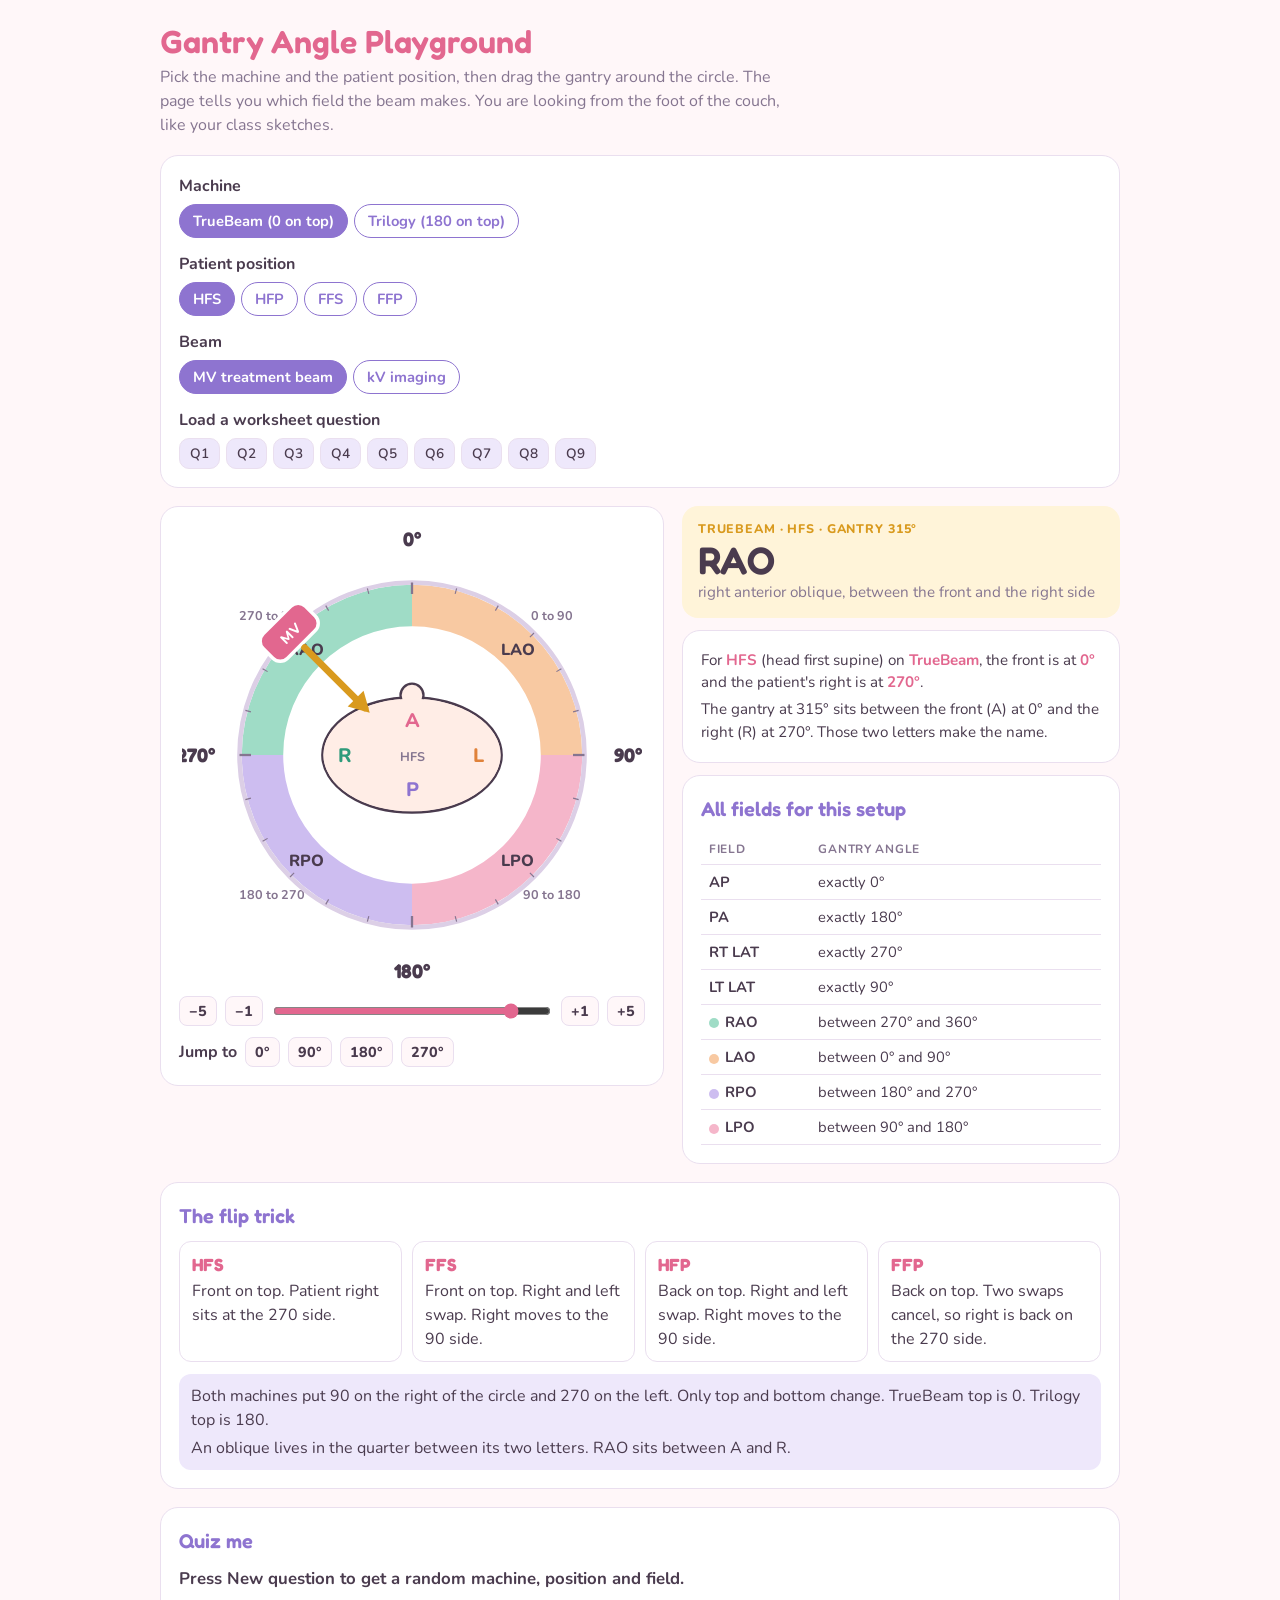
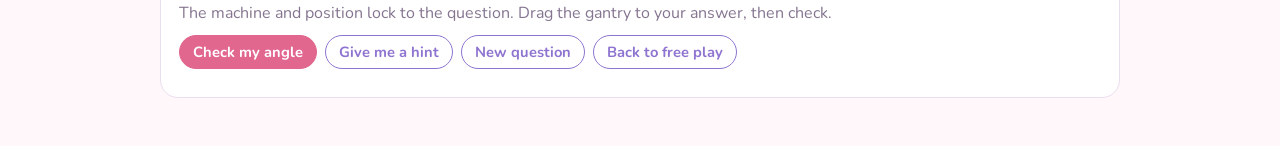
==== gantry-playground.html @ 4f8b7c6c "Add Clinic 1 playgrounds and study guide" ====
<!doctype html>
<html lang="en">
<head>
<meta charset="utf-8">
<meta name="viewport" content="width=device-width, initial-scale=1, viewport-fit=cover">
<title>Gantry Angle Playground</title>
<meta name="claude:viewport-fit-sides" content="cover">
<link rel="preconnect" href="https://fonts.googleapis.com">
<link rel="stylesheet" href="https://fonts.googleapis.com/css2?family=Fredoka:wght@500;600&family=Nunito:wght@400;600;700;800&display=swap">
<style>
/* Layout: controls on top, big gantry circle beside a live readout (stacks on phones), then rules and quiz. */
:root{
  --bg:#FFF7F9; --card:#FFFFFF; --ink:#4A3B4E; --muted:#857590; --line:#EADFEF;
  --pink:#E2678F; --pinkSoft:#FCE4EC; --mint:#2F9B7B; --mintSoft:#DDF4EC;
  --lav:#8E74D0; --lavSoft:#EEE8FB; --gold:#D99A1E; --goldSoft:#FFF4D9;
  --peach:#E0823A; --peachSoft:#FDEBDD; --body:#FFEDE6; --ring:#DCCFE6; --bad:#C8445F;
  --qRAO:#9FDCC6; --qLAO:#F8C9A2; --qRPO:#CDBDF0; --qLPO:#F5B6CA;
  --display:"Fredoka","Nunito",system-ui,sans-serif;
  --text:"Nunito",system-ui,-apple-system,"Segoe UI",sans-serif;
}
@media (prefers-color-scheme: dark){:root:not([data-theme="light"]){
  --bg:#1E1823; --card:#2A2230; --ink:#F3EAF6; --muted:#B7A8C2; --line:#3E3347;
  --pink:#F48FB1; --pinkSoft:#432736; --mint:#6FD3B0; --mintSoft:#1F3A33;
  --lav:#B9A3F0; --lavSoft:#332A48; --gold:#F2C063; --goldSoft:#3D3220;
  --peach:#F5A86B; --peachSoft:#3F2C1F; --body:#4A3A3D; --ring:#4A3E55; --bad:#FF8BA3;
  --qRAO:#2E6656; --qLAO:#6E4A2E; --qRPO:#4C3F78; --qLPO:#6E3449; color-scheme:dark}}
:root[data-theme="dark"]{
  --bg:#1E1823; --card:#2A2230; --ink:#F3EAF6; --muted:#B7A8C2; --line:#3E3347;
  --pink:#F48FB1; --pinkSoft:#432736; --mint:#6FD3B0; --mintSoft:#1F3A33;
  --lav:#B9A3F0; --lavSoft:#332A48; --gold:#F2C063; --goldSoft:#3D3220;
  --peach:#F5A86B; --peachSoft:#3F2C1F; --body:#4A3A3D; --ring:#4A3E55; --bad:#FF8BA3;
  --qRAO:#2E6656; --qLAO:#6E4A2E; --qRPO:#4C3F78; --qLPO:#6E3449; color-scheme:dark}
body{background:var(--bg);color:var(--ink);font-family:var(--text);font-size:16px;line-height:1.5}
.wrap{max-width:960px;margin:0 auto;padding-block:24px 48px;
  padding-left:max(16px,env(safe-area-inset-left,0px));padding-right:max(16px,env(safe-area-inset-right,0px));
  display:grid;gap:18px}
h1{font-family:var(--display);font-weight:600;font-size:2rem;line-height:1.15;margin:0;color:var(--pink);text-wrap:balance}
h2{font-family:var(--display);font-weight:600;font-size:1.25rem;margin:0 0 10px;color:var(--lav)}
.sub{margin:4px 0 0;color:var(--muted);max-width:64ch}
.card{background:var(--card);border:1px solid var(--line);border-radius:18px;padding:18px}
.controls{display:grid;gap:14px}
.ctlrow{display:grid;gap:6px}
.ctlrow > span{font-weight:700}
.seg{display:flex;gap:6px;flex-wrap:wrap}
.seg button,.btn{font:700 .92rem var(--text);border:1.5px solid var(--lav);background:transparent;color:var(--lav);border-radius:999px;padding:6px 13px;cursor:pointer}
.seg button[aria-pressed=true]{background:var(--lav);color:var(--card)}
.btn.primary{background:var(--pink);border-color:var(--pink);color:var(--card)}
button:focus-visible,input:focus-visible{outline:3px solid var(--gold);outline-offset:2px}
.presets{display:flex;gap:6px;flex-wrap:wrap}
.presets button{font:600 .85rem var(--text);border:1px solid var(--line);background:var(--lavSoft);color:var(--ink);border-radius:10px;padding:5px 10px;cursor:pointer}
.main{display:grid;grid-template-columns:minmax(0,1.15fr) minmax(0,1fr);gap:18px;align-items:start}
@media (max-width:760px){.main{grid-template-columns:1fr}}
svg#dial{width:100%;max-width:460px;height:auto;display:block;margin:0 auto;touch-action:none;cursor:grab}
.angleRow{display:flex;gap:8px;align-items:center;flex-wrap:wrap;margin-top:10px}
.angleRow input[type=range]{flex:1 1 180px;accent-color:var(--pink);height:28px;min-width:0}
.angleRow .nb{font:800 .9rem var(--text);border:1px solid var(--line);background:var(--bg);color:var(--ink);border-radius:8px;padding:4px 9px;cursor:pointer}
.readout{display:grid;gap:12px}
.big{border-radius:16px;padding:14px 16px;background:var(--goldSoft)}
.big .k{font-size:.78rem;font-weight:800;letter-spacing:.07em;text-transform:uppercase;color:var(--gold)}
.big .v{font-family:var(--display);font-size:2.4rem;font-weight:600;line-height:1.1}
.big .d{color:var(--muted);font-size:.95rem}
.why{display:grid;gap:4px;font-size:.95rem}
.why b{color:var(--pink)}
table{border-collapse:collapse;width:100%;font-size:.92rem;font-variant-numeric:tabular-nums}
th,td{text-align:left;padding:6px 8px;border-bottom:1px solid var(--line)}
th{font-size:.75rem;letter-spacing:.06em;text-transform:uppercase;color:var(--muted)}
.dot{display:inline-block;width:10px;height:10px;border-radius:50%;margin-right:6px;vertical-align:middle}
.rule{background:var(--lavSoft);border-radius:12px;padding:10px 12px;display:grid;gap:4px}
.note{background:var(--peachSoft);border-radius:12px;padding:10px 12px;font-size:.92rem}
.fb{margin-top:10px;font-weight:700}
.fb .ok{color:var(--mint)} .fb .no{color:var(--bad)}
.quizq{font-weight:700;font-size:1.05rem;margin:0 0 10px}
.btnrow{display:flex;gap:8px;flex-wrap:wrap}
.flips{display:grid;grid-template-columns:repeat(auto-fit,minmax(190px,1fr));gap:10px}
.flip{border:1px solid var(--line);border-radius:12px;padding:10px 12px}
.flip b{font-family:var(--display);font-size:1.1rem;color:var(--pink)}
</style>
<style>body{margin:0}</style>
</head>
<body>

<div class="wrap">
  <header>
    <h1>Gantry Angle Playground</h1>
    <p class="sub">Pick the machine and the patient position, then drag the gantry around the circle. The page tells you which field the beam makes. You are looking from the foot of the couch, like your class sketches.</p>
  </header>

  <section class="card controls" aria-label="Setup">
    <div class="ctlrow"><span>Machine</span>
      <div class="seg" role="group" aria-label="Machine">
        <button id="mTB" aria-pressed="true">TrueBeam (0 on top)</button>
        <button id="mTRI" aria-pressed="false">Trilogy (180 on top)</button>
      </div></div>
    <div class="ctlrow"><span>Patient position</span>
      <div class="seg" role="group" aria-label="Position" id="posBtns"></div></div>
    <div class="ctlrow"><span>Beam</span>
      <div class="seg" role="group" aria-label="Beam type">
        <button id="bMV" aria-pressed="true">MV treatment beam</button>
        <button id="bKV" aria-pressed="false">kV imaging</button>
      </div></div>
    <div class="ctlrow"><span>Load a worksheet question</span>
      <div class="presets" id="presets"></div></div>
  </section>

  <section class="main">
    <div class="card">
      <svg id="dial" viewBox="0 0 400 400" role="img" aria-label="Gantry circle around the patient">
        <g id="wedges"></g>
        <circle cx="200" cy="200" r="150" fill="none" stroke="var(--ring)" stroke-width="4"/>
        <g id="ticks"></g>
        <g id="patient"></g>
        <g id="beam"></g>
      </svg>
      <div class="angleRow">
        <button class="nb" data-d="-5" aria-label="Minus 5 degrees">−5</button>
        <button class="nb" data-d="-1" aria-label="Minus 1 degree">−1</button>
        <input type="range" id="ang" min="0" max="359" step="1" value="315" aria-label="Gantry angle">
        <button class="nb" data-d="1" aria-label="Plus 1 degree">+1</button>
        <button class="nb" data-d="5" aria-label="Plus 5 degrees">+5</button>
      </div>
      <div class="angleRow">
        <span class="hint" style="font-weight:700">Jump to</span>
        <button class="nb" data-g="0">0°</button><button class="nb" data-g="90">90°</button>
        <button class="nb" data-g="180">180°</button><button class="nb" data-g="270">270°</button>
      </div>
    </div>

    <div class="readout">
      <div class="big">
        <div class="k" id="bigK">Gantry 315°</div>
        <div class="v" id="bigV">RAO</div>
        <div class="d" id="bigD"></div>
      </div>
      <div class="card why" id="why"></div>
      <div class="card">
        <h2>All fields for this setup</h2>
        <div style="overflow-x:auto"><table id="tbl"></table></div>
      </div>
      <div class="note" id="kvNote" hidden>The kV tube sits 90° away from the MV head, so the kV image runs along the gold line, not where the gantry points. Want a kV lateral? Put the gantry where the MV would shoot AP or PA. Want a kV AP or PA? Put the gantry at a side. On your worksheet Q6 and Q9 were both 0°, so your class counts a kV lateral at gantry 0 for right or left.</div>
    </div>
  </section>

  <section class="card">
    <h2>The flip trick</h2>
    <div class="flips">
      <div class="flip"><b>HFS</b><br>Front on top. Patient right sits at the 270 side.</div>
      <div class="flip"><b>FFS</b><br>Front on top. Right and left swap. Right moves to the 90 side.</div>
      <div class="flip"><b>HFP</b><br>Back on top. Right and left swap. Right moves to the 90 side.</div>
      <div class="flip"><b>FFP</b><br>Back on top. Two swaps cancel, so right is back on the 270 side.</div>
    </div>
    <div class="rule" style="margin-top:12px">
      <span>Both machines put 90 on the right of the circle and 270 on the left. Only top and bottom change. TrueBeam top is 0. Trilogy top is 180.</span>
      <span>An oblique lives in the quarter between its two letters. RAO sits between A and R.</span>
    </div>
  </section>

  <section class="card" aria-label="Quiz">
    <h2>Quiz me</h2>
    <p class="quizq" id="qText"></p>
    <p class="hint" style="margin:0 0 10px;color:var(--muted)">The machine and position lock to the question. Drag the gantry to your answer, then check.</p>
    <div class="btnrow">
      <button class="btn primary" id="qCheck">Check my angle</button>
      <button class="btn" id="qHint">Give me a hint</button>
      <button class="btn" id="qNew">New question</button>
      <button class="btn" id="qFree">Back to free play</button>
    </div>
    <div class="fb" id="qFb" aria-live="polite"></div>
  </section>
</div>

<script>
const $=id=>document.getElementById(id);
const C=200, R=150;
let machine="TB", pos="HFS", beam="MV", g=315, quiz=null;
const POS={HFS:{ant:0,right:270,full:"head first supine"},FFS:{ant:0,right:90,full:"feet first supine"},
           HFP:{ant:180,right:90,full:"head first prone"},FFP:{ant:180,right:270,full:"feet first prone"}};
const QC={RAO:"var(--qRAO)",LAO:"var(--qLAO)",RPO:"var(--qRPO)",LPO:"var(--qLPO)"};
const mod=a=>((a%360)+360)%360;
// screen compass: top 0, right 90, bottom 180, left 270
const toScreen=gg=>machine==="TB"?mod(gg):mod(180-gg);
const toMachine=s=>machine==="TB"?mod(s):mod(180-s);
const pt=(s,r)=>{const a=s*Math.PI/180;return[C+r*Math.sin(a),C-r*Math.cos(a)]};
const diff=(a,b)=>{const d=mod(a-b);return d>180?360-d:d};
const NS="http://www.w3.org/2000/svg";
function el(tag,attrs,parent,text){const e=document.createElementNS(NS,tag);for(const k in attrs)e.setAttribute(k,attrs[k]);if(text!=null)e.textContent=text;parent.appendChild(e);return e}

function fieldAt(s){ // s = screen angle the beam comes FROM
  const p=POS[pos], ant=p.ant, post=mod(ant+180), right=p.right, left=mod(right+180);
  if(diff(s,ant)<0.5)return"AP"; if(diff(s,post)<0.5)return"PA";
  if(diff(s,right)<0.5)return"RT LAT"; if(diff(s,left)<0.5)return"LT LAT";
  return (diff(s,right)<90?"R":"L")+(diff(s,ant)<90?"A":"P")+"O";
}
const FULL={AP:"anterior posterior, the beam enters the front",PA:"posterior anterior, the beam enters the back",
 "RT LAT":"right lateral, the beam enters the right side","LT LAT":"left lateral, the beam enters the left side",
 RAO:"right anterior oblique, between the front and the right side",LAO:"left anterior oblique, between the front and the left side",
 RPO:"right posterior oblique, between the back and the right side",LPO:"left posterior oblique, between the back and the left side"};

function quadInfo(){
  const p=POS[pos], ant=p.ant, post=mod(ant+180), right=p.right, left=mod(right+180);
  const card={AP:ant,PA:post,"RT LAT":right,"LT LAT":left};
  const quads={RAO:[ant,right],LAO:[ant,left],RPO:[post,right],LPO:[post,left]};
  const range={};
  for(const k in quads){const [a,b]=quads[k];let g1=toMachine(a),g2=toMachine(b);let lo=Math.min(g1,g2),hi=Math.max(g1,g2);
    if(hi-lo>90){lo=hi;hi=360} range[k]=[lo,hi]}
  return{card,quads,range};
}

function arcPath(s1,s2,r1,r2){ // s1->s2 clockwise on screen
  const [x1,y1]=pt(s1,r2),[x2,y2]=pt(s2,r2),[x3,y3]=pt(s2,r1),[x4,y4]=pt(s1,r1);
  return`M${x1} ${y1} A${r2} ${r2} 0 0 1 ${x2} ${y2} L${x3} ${y3} A${r1} ${r1} 0 0 0 ${x4} ${y4} Z`;
}

function drawStatic(){
  const W=$("wedges");W.innerHTML="";const T=$("ticks");T.innerHTML="";const P=$("patient");P.innerHTML="";
  const q=quadInfo();
  for(const k in q.quads){let [a,b]=q.quads[k];let s1=a,s2=b;if(mod(b-a)>180){s1=b;s2=a}
    el("path",{d:arcPath(s1,s1+90,112,148),fill:QC[k]},W);
    const mid=s1+45;const [lx,ly]=pt(mid,130);
    el("text",{x:lx,y:ly+5,"text-anchor":"middle","font-size":"14","font-weight":"800",fill:"var(--ink)","font-family":"Nunito"},W,k);
    const [rx,ry]=pt(mid,172);const r=q.range[k];
    el("text",{x:rx,y:ry+4,"text-anchor":"middle","font-size":"11","font-weight":"700",fill:"var(--muted)","font-family":"Nunito"},W,`${r[0]} to ${r[1]}`);
  }
  for(let s=0;s<360;s+=15){const big=s%90===0;const [x1,y1]=pt(s,150-(big?10:5)),[x2,y2]=pt(s,150);
    el("line",{x1,y1,x2,y2,stroke:"var(--muted)","stroke-width":big?2:1},T)}
  for(const s of [0,90,180,270]){const [x,y]=pt(s,188);
    el("text",{x,y:y+6,"text-anchor":"middle","font-size":"17","font-weight":"800",fill:"var(--ink)","font-family":"Fredoka, Nunito"},T,toMachine(s)+"°")}
  // patient
  const p=POS[pos];const vertical=false;
  el("ellipse",{cx:C,cy:C,rx:78,ry:50,fill:"var(--body)",stroke:"var(--ink)","stroke-width":2},P);
  const [nx,ny]=pt(p.ant,52);el("circle",{cx:nx,cy:ny,r:10,fill:"var(--body)",stroke:"var(--ink)","stroke-width":2},P);
  el("ellipse",{cx:C,cy:C,rx:77,ry:49,fill:"var(--body)"},P);
  const lab=(s,r,t,c)=>{const [x,y]=pt(s,r);el("text",{x,y:y+6,"text-anchor":"middle","font-size":"17","font-weight":"800",fill:c,"font-family":"Nunito"},P,t)};
  lab(p.ant,30,"A","var(--pink)");lab(mod(p.ant+180),30,"P","var(--lav)");
  lab(p.right,58,"R","var(--mint)");lab(mod(p.right+180),58,"L","var(--peach)");
  el("text",{x:C,y:C+5,"text-anchor":"middle","font-size":"11","font-weight":"700",fill:"var(--muted)","font-family":"Nunito"},P,pos);
  // table
  const rows=[["AP",q.card.AP],["PA",q.card.PA],["RT LAT",q.card["RT LAT"]],["LT LAT",q.card["LT LAT"]]];
  let h="<tr><th>Field</th><th>Gantry angle</th></tr>";
  rows.forEach(([n,s])=>h+=`<tr><td><b>${n}</b></td><td>exactly ${toMachine(s)}°</td></tr>`);
  ["RAO","LAO","RPO","LPO"].forEach(k=>{const r=q.range[k];h+=`<tr><td><span class="dot" style="background:${QC[k]}"></span><b>${k}</b></td><td>between ${r[0]}° and ${r[1]}°</td></tr>`});
  $("tbl").innerHTML=h;
}

function drawBeam(){
  const B=$("beam");B.innerHTML="";const s=toScreen(g);
  const [hx,hy]=pt(s,150);
  const head=el("g",{transform:`rotate(${s} ${C} ${C})`},B);
  el("rect",{x:C-26,y:C-150-16,width:52,height:30,rx:9,fill:"var(--pink)",stroke:"var(--card)","stroke-width":3},head);
  el("text",{x:C,y:C-145,"text-anchor":"middle","font-size":"12","font-weight":"800",fill:"var(--card)","font-family":"Nunito"},head,"MV");
  if(beam==="MV"){
    const [ax,ay]=pt(s,132),[bx,by]=pt(s,58);
    el("line",{x1:ax,y1:ay,x2:bx,y2:by,stroke:"var(--gold)","stroke-width":6,"stroke-linecap":"round"},B);
    const [t1x,t1y]=pt(s+8,70),[t2x,t2y]=pt(s-8,70),[tx,ty]=pt(s,52);
    el("polygon",{points:`${t1x},${t1y} ${t2x},${t2y} ${tx},${ty}`,fill:"var(--gold)"},B);
  }else{
    const ks=mod(s+90);
    const kv=el("g",{transform:`rotate(${ks} ${C} ${C})`},B);
    el("rect",{x:C-20,y:C-150-14,width:40,height:26,rx:7,fill:"var(--gold)",stroke:"var(--card)","stroke-width":3},kv);
    el("text",{x:C,y:C-146,"text-anchor":"middle","font-size":"11","font-weight":"800",fill:"var(--card)","font-family":"Nunito"},kv,"kV");
    const [ax,ay]=pt(ks,128),[bx,by]=pt(mod(ks+180),128);
    el("line",{x1:ax,y1:ay,x2:bx,y2:by,stroke:"var(--gold)","stroke-width":6,"stroke-linecap":"round",opacity:.85},B);
  }
}

function readout(){
  const s=toScreen(g);
  $("bigK").textContent=`${machine==="TB"?"TrueBeam":"Trilogy"} · ${pos} · gantry ${g}°`;
  const p=POS[pos];
  if(beam==="MV"){
    const f=fieldAt(s);$("bigV").textContent=f;$("bigD").textContent=FULL[f];
    const side=d=>{const n=fieldAt(d);return n};
    const near=[["front (A)",p.ant],["back (P)",mod(p.ant+180)],["right (R)",p.right],["left (L)",mod(p.right+180)]]
      .map(([n,a])=>[n,toMachine(a),diff(s,a)]).sort((a,b)=>a[2]-b[2]);
    $("why").innerHTML=`<span>For <b>${pos}</b> (${p.full}) on <b>${machine==="TB"?"TrueBeam":"Trilogy"}</b>, the front is at <b>${toMachine(p.ant)}°</b> and the patient's right is at <b>${toMachine(p.right)}°</b>.</span>`+
      (near[0][2]<0.5?`<span>The gantry sits exactly on the ${near[0][0]} at ${near[0][1]}°, so it is a straight field.</span>`
       :`<span>The gantry at ${g}° sits between the ${near[0][0]} at ${near[0][1]}° and the ${near[1][0]} at ${near[1][1]}°. Those two letters make the name.</span>`);
  }else{
    const ks=mod(s+90);const f=fieldAt(ks);const axis=(f==="RT LAT"||f==="LT LAT")?"kV lateral":(f==="AP"||f==="PA")?"kV AP / PA":"kV oblique";
    $("bigV").textContent=axis;
    $("bigD").textContent=axis==="kV oblique"?"The kV line is not straight. Move the gantry to 0, 90, 180 or 270.":`The kV line runs ${axis==="kV lateral"?"from side to side":"from front to back"} through the patient.`;
    $("why").innerHTML=`<span>MV head points from <b>${fieldAt(s)}</b>. The kV tube is 90° away, so the picture is taken along the gold line.</span><span>Same gantry, two beams. That is why kV answers look “wrong” if you think like MV.</span>`;
  }
  $("kvNote").hidden=beam!=="kV";
}

function render(){ $("ang").value=g; drawStatic(); drawBeam(); readout(); }

// controls
function setMachine(m){if(quiz&&quiz.lock)return;machine=m;$("mTB").setAttribute("aria-pressed",m==="TB");$("mTRI").setAttribute("aria-pressed",m==="TRI");render()}
$("mTB").onclick=()=>setMachine("TB");$("mTRI").onclick=()=>setMachine("TRI");
["HFS","HFP","FFS","FFP"].forEach(k=>{const b=document.createElement("button");b.textContent=k;b.id="p"+k;b.setAttribute("aria-pressed",k===pos);
  b.onclick=()=>{if(quiz&&quiz.lock)return;pos=k;syncPos();render()};$("posBtns").appendChild(b)});
function syncPos(){["HFS","HFP","FFS","FFP"].forEach(k=>$("p"+k).setAttribute("aria-pressed",k===pos))}
function setBeam(b){if(quiz&&quiz.lock)return;beam=b;$("bMV").setAttribute("aria-pressed",b==="MV");$("bKV").setAttribute("aria-pressed",b==="kV");render()}
$("bMV").onclick=()=>setBeam("MV");$("bKV").onclick=()=>setBeam("kV");
$("ang").addEventListener("input",e=>{g=+e.target.value;drawBeam();readout()});
document.querySelectorAll(".nb").forEach(b=>b.onclick=()=>{if(b.dataset.g!=null)g=+b.dataset.g;else g=mod(g+ +b.dataset.d);$("ang").value=g;drawBeam();readout()});

// drag on dial
const svg=$("dial");let dragging=false;
function fromEvent(e){const m=svg.getScreenCTM().inverse();const p=svg.createSVGPoint();p.x=e.clientX;p.y=e.clientY;const q=p.matrixTransform(m);
  const s=mod(Math.atan2(q.x-C,-(q.y-C))*180/Math.PI);g=Math.round(toMachine(s));g=mod(g);$("ang").value=g;drawBeam();readout()}
svg.addEventListener("pointerdown",e=>{dragging=true;svg.setPointerCapture(e.pointerId);fromEvent(e)});
svg.addEventListener("pointermove",e=>{if(dragging)fromEvent(e)});
svg.addEventListener("pointerup",()=>dragging=false);svg.addEventListener("pointercancel",()=>dragging=false);

// worksheet presets
const WS=[
 {t:"Q1",m:"TB",p:"HFS",b:"MV",g:280,note:"Q1 TrueBeam HFS RAO. Your 280° is an RAO ✓"},
 {t:"Q2",m:"TRI",p:"HFP",b:"MV",g:100,note:"Q2 Trilogy HFP RPO. Your 100° is an RPO ✓"},
 {t:"Q3",m:"TB",p:"FFS",b:"MV",g:80,note:"Q3 TrueBeam FFS RAO. Your 80° is an RAO ✓"},
 {t:"Q4",m:"TRI",p:"HFP",b:"MV",g:200,note:"Q4 Trilogy HFP LAO. Look, 200° lands in LPO. Drag to about 330° to see LAO."},
 {t:"Q5",m:"TRI",p:"FFP",b:"MV",g:100,note:"Q5 Trilogy FFP LPO. Your 100° is an LPO ✓"},
 {t:"Q6",m:"TB",p:"FFS",b:"kV",g:0,note:"Q6 TrueBeam FFS RT LAT kV. Gantry 0° gives a kV lateral ✓ (MV right lateral would be 90°)"},
 {t:"Q7",m:"TRI",p:"FFP",b:"kV",g:90,note:"Q7 Trilogy FFP PA kV. Gantry 90° gives a kV front to back picture ✓"},
 {t:"Q8",m:"TRI",p:"HFS",b:"MV",g:270,note:"Q8 Trilogy HFS RT LAT MV. 270° ✓"},
 {t:"Q9",m:"TB",p:"FFS",b:"kV",g:0,note:"Q9 TrueBeam FFS LT LAT kV. Gantry 0° gives a kV lateral ✓"}];
WS.forEach(w=>{const b=document.createElement("button");b.textContent=w.t;b.onclick=()=>{endQuiz();
  machine=w.m;pos=w.p;beam=w.b;g=w.g;$("mTB").setAttribute("aria-pressed",machine==="TB");$("mTRI").setAttribute("aria-pressed",machine==="TRI");
  $("bMV").setAttribute("aria-pressed",beam==="MV");$("bKV").setAttribute("aria-pressed",beam==="kV");syncPos();render();
  $("qFb").innerHTML=`<span class="ok">${w.note}</span>`;$("qText").textContent="Worksheet question loaded above. Press New question to quiz yourself.";};$("presets").appendChild(b)});

// quiz
const TARGETS=["RAO","LAO","RPO","LPO","RAO","LAO","RPO","LPO","AP","PA","RT LAT","LT LAT"];
function newQ(){
  machine=Math.random()<.5?"TB":"TRI";pos=["HFS","HFP","FFS","FFP"][Math.floor(Math.random()*4)];beam="MV";
  const t=TARGETS[Math.floor(Math.random()*TARGETS.length)];quiz={t,lock:true,hint:0};
  $("mTB").setAttribute("aria-pressed",machine==="TB");$("mTRI").setAttribute("aria-pressed",machine==="TRI");
  $("bMV").setAttribute("aria-pressed",true);$("bKV").setAttribute("aria-pressed",false);syncPos();
  $("qFb").innerHTML="";
  $("qText").textContent=`On a ${machine==="TB"?"TrueBeam":"Trilogy"}, the patient is ${POS[pos].full} (${pos}). Set the gantry for ${/LAT|AP|PA/.test(t)?"a":"an"} ${t}.`;
  hideAnswers(true);render();
}
function hideAnswers(h){$("wedges").style.visibility=h?"hidden":"visible";
  document.querySelectorAll("#tbl, .big, #why").forEach(e=>e.style.visibility=h?"hidden":"visible")}
const _render=render;render=function(){_render();if(quiz&&quiz.lock)hideAnswers(true)};
function endQuiz(){quiz=null;hideAnswers(false)}
$("qCheck").onclick=()=>{if(!quiz){$("qFb").innerHTML='<span class="no">Press New question first.</span>';return}
  const f=fieldAt(toScreen(g));
  if(f===quiz.t){$("qFb").innerHTML=`<span class="ok">Yes! ${g}° is ${quiz.t === "AP"||quiz.t==="PA"?"the":"an"} ${quiz.t} for ${pos} on ${machine==="TB"?"TrueBeam":"Trilogy"}.</span>`;hideAnswers(false);quiz.lock=false}
  else $("qFb").innerHTML=`<span class="no">Not yet. ${g}° makes ${f}. Try again or ask for a hint.</span>`};
$("qHint").onclick=()=>{if(!quiz)return;const p=POS[pos];quiz.hint++;
  if(quiz.hint===1)$("qFb").innerHTML=`<span class="no">Hint. On this machine the front is at ${toMachine(p.ant)}° and the patient's right is at ${toMachine(p.right)}°.</span>`;
  else{hideAnswers(false);$("qFb").innerHTML=`<span class="no">Here are the colors. Find ${quiz.t} and drag the gantry into it.</span>`}};
$("qNew").onclick=newQ;
$("qFree").onclick=()=>{endQuiz();$("qFb").innerHTML="";$("qText").textContent="Free play. Press New question when you want a quiz.";render()};

render();$("qText").textContent="Press New question to get a random machine, position and field.";
</script>

</body>
</html>
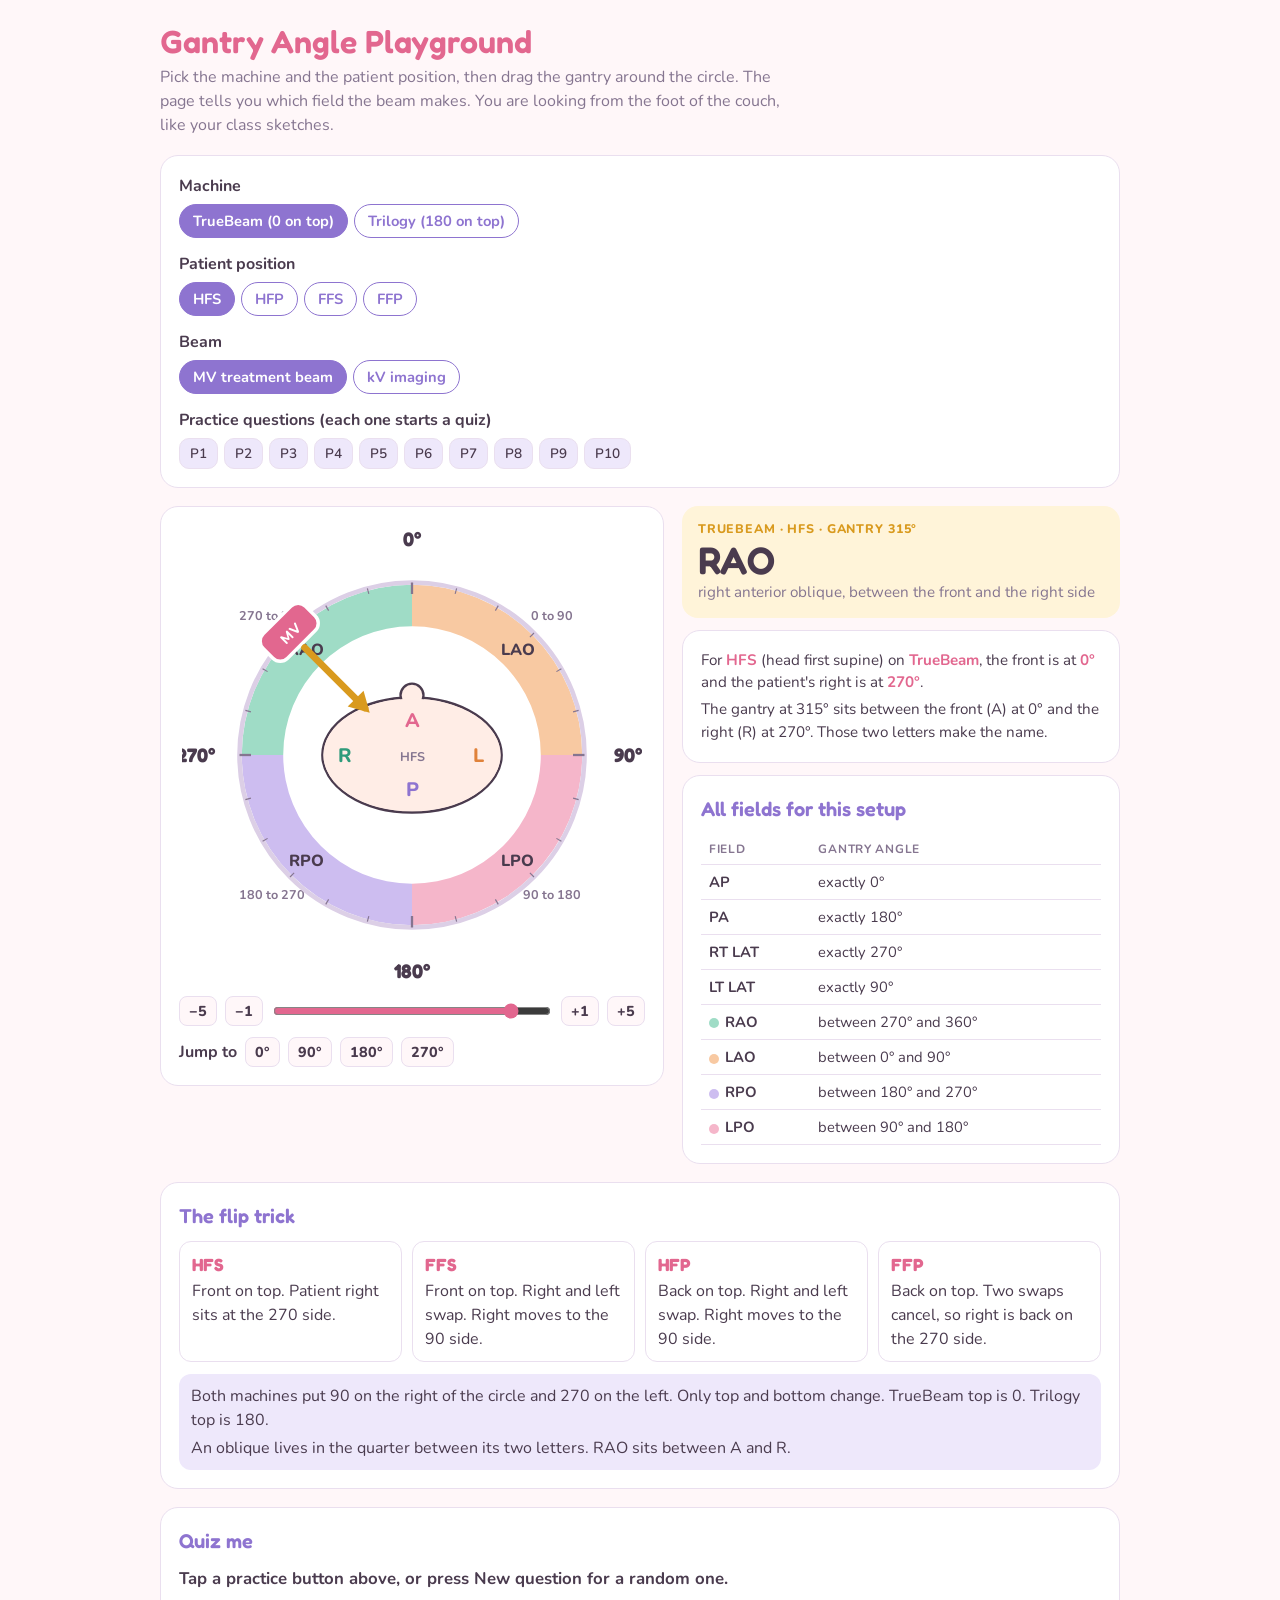
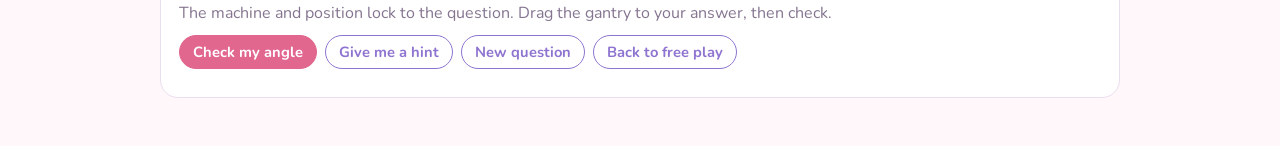
==== commit c76ed836: "Playgrounds: new practice numbers" ====
--- a/gantry-playground.html
+++ b/gantry-playground.html
@@ -98,7 +98,7 @@
         <button id="bMV" aria-pressed="true">MV treatment beam</button>
         <button id="bKV" aria-pressed="false">kV imaging</button>
       </div></div>
-    <div class="ctlrow"><span>Load a worksheet question</span>
+    <div class="ctlrow"><span>Practice questions (each one starts a quiz)</span>
       <div class="presets" id="presets"></div></div>
   </section>
 
@@ -136,7 +136,7 @@
         <h2>All fields for this setup</h2>
         <div style="overflow-x:auto"><table id="tbl"></table></div>
       </div>
-      <div class="note" id="kvNote" hidden>The kV tube sits 90° away from the MV head, so the kV image runs along the gold line, not where the gantry points. Want a kV lateral? Put the gantry where the MV would shoot AP or PA. Want a kV AP or PA? Put the gantry at a side. On your worksheet Q6 and Q9 were both 0°, so your class counts a kV lateral at gantry 0 for right or left.</div>
+      <div class="note" id="kvNote" hidden>The kV tube sits 90° away from the MV head, so the kV image runs along the gold line, not where the gantry points. Want a kV lateral? Put the gantry where the MV would shoot AP or PA. Want a kV AP or PA? Put the gantry at a side. In class, a kV lateral counts for right or left, so gantry 0 or 180 both work on TrueBeam.</div>
     </div>
   </section>
 
@@ -304,48 +304,44 @@
 svg.addEventListener("pointermove",e=>{if(dragging)fromEvent(e)});
 svg.addEventListener("pointerup",()=>dragging=false);svg.addEventListener("pointercancel",()=>dragging=false);
 
-// worksheet presets
-const WS=[
- {t:"Q1",m:"TB",p:"HFS",b:"MV",g:280,note:"Q1 TrueBeam HFS RAO. Your 280° is an RAO ✓"},
- {t:"Q2",m:"TRI",p:"HFP",b:"MV",g:100,note:"Q2 Trilogy HFP RPO. Your 100° is an RPO ✓"},
- {t:"Q3",m:"TB",p:"FFS",b:"MV",g:80,note:"Q3 TrueBeam FFS RAO. Your 80° is an RAO ✓"},
- {t:"Q4",m:"TRI",p:"HFP",b:"MV",g:200,note:"Q4 Trilogy HFP LAO. Look, 200° lands in LPO. Drag to about 330° to see LAO."},
- {t:"Q5",m:"TRI",p:"FFP",b:"MV",g:100,note:"Q5 Trilogy FFP LPO. Your 100° is an LPO ✓"},
- {t:"Q6",m:"TB",p:"FFS",b:"kV",g:0,note:"Q6 TrueBeam FFS RT LAT kV. Gantry 0° gives a kV lateral ✓ (MV right lateral would be 90°)"},
- {t:"Q7",m:"TRI",p:"FFP",b:"kV",g:90,note:"Q7 Trilogy FFP PA kV. Gantry 90° gives a kV front to back picture ✓"},
- {t:"Q8",m:"TRI",p:"HFS",b:"MV",g:270,note:"Q8 Trilogy HFS RT LAT MV. 270° ✓"},
- {t:"Q9",m:"TB",p:"FFS",b:"kV",g:0,note:"Q9 TrueBeam FFS LT LAT kV. Gantry 0° gives a kV lateral ✓"}];
-WS.forEach(w=>{const b=document.createElement("button");b.textContent=w.t;b.onclick=()=>{endQuiz();
-  machine=w.m;pos=w.p;beam=w.b;g=w.g;$("mTB").setAttribute("aria-pressed",machine==="TB");$("mTRI").setAttribute("aria-pressed",machine==="TRI");
-  $("bMV").setAttribute("aria-pressed",beam==="MV");$("bKV").setAttribute("aria-pressed",beam==="kV");syncPos();render();
-  $("qFb").innerHTML=`<span class="ok">${w.note}</span>`;$("qText").textContent="Worksheet question loaded above. Press New question to quiz yourself.";};$("presets").appendChild(b)});
+// practice presets (new combos, not the worksheet)
+const PRACTICE=[
+ {t:"P1",m:"TB",p:"HFP",f:"LPO"},{t:"P2",m:"TRI",p:"FFS",f:"RAO"},{t:"P3",m:"TB",p:"FFP",f:"RPO"},
+ {t:"P4",m:"TRI",p:"HFS",f:"LAO"},{t:"P5",m:"TB",p:"HFS",f:"LPO"},{t:"P6",m:"TRI",p:"FFP",f:"RT LAT"},
+ {t:"P7",m:"TB",p:"HFP",f:"kV AP / PA"},{t:"P8",m:"TRI",p:"HFS",f:"kV lateral"},{t:"P9",m:"TB",p:"FFP",f:"LAO"},
+ {t:"P10",m:"TRI",p:"HFP",f:"LT LAT"}];
+PRACTICE.forEach(w=>{const b=document.createElement("button");b.textContent=w.t;b.onclick=()=>startQ(w.m,w.p,w.f);$("presets").appendChild(b)});
 
 // quiz
-const TARGETS=["RAO","LAO","RPO","LPO","RAO","LAO","RPO","LPO","AP","PA","RT LAT","LT LAT"];
-function newQ(){
-  machine=Math.random()<.5?"TB":"TRI";pos=["HFS","HFP","FFS","FFP"][Math.floor(Math.random()*4)];beam="MV";
-  const t=TARGETS[Math.floor(Math.random()*TARGETS.length)];quiz={t,lock:true,hint:0};
+const TARGETS=["RAO","LAO","RPO","LPO","RAO","LAO","RPO","LPO","AP","PA","RT LAT","LT LAT","kV lateral","kV AP / PA"];
+function kvAxis(gg){const f=fieldAt(mod(toScreen(gg)+90));return (f==="RT LAT"||f==="LT LAT")?"kV lateral":(f==="AP"||f==="PA")?"kV AP / PA":"kV oblique"}
+function startQ(m,p,t){
+  machine=m;pos=p;beam=t.startsWith("kV")?"kV":"MV";quiz={t,lock:true,hint:0};
   $("mTB").setAttribute("aria-pressed",machine==="TB");$("mTRI").setAttribute("aria-pressed",machine==="TRI");
-  $("bMV").setAttribute("aria-pressed",true);$("bKV").setAttribute("aria-pressed",false);syncPos();
+  $("bMV").setAttribute("aria-pressed",beam==="MV");$("bKV").setAttribute("aria-pressed",beam==="kV");syncPos();
   $("qFb").innerHTML="";
-  $("qText").textContent=`On a ${machine==="TB"?"TrueBeam":"Trilogy"}, the patient is ${POS[pos].full} (${pos}). Set the gantry for ${/LAT|AP|PA/.test(t)?"a":"an"} ${t}.`;
+  const what=beam==="kV"?(t==="kV lateral"?"a kV lateral picture":"a kV AP or PA picture"):(/LAT|AP|PA/.test(t)?"a ":"an ")+t;
+  $("qText").textContent=`On a ${machine==="TB"?"TrueBeam":"Trilogy"}, the patient is ${POS[pos].full} (${pos}). Set the gantry for ${what}.`;
   hideAnswers(true);render();
-}
+  document.querySelector(".main").scrollIntoView({behavior:matchMedia("(prefers-reduced-motion: reduce)").matches?"auto":"smooth",block:"start"});
+}
+function newQ(){startQ(Math.random()<.5?"TB":"TRI",["HFS","HFP","FFS","FFP"][Math.floor(Math.random()*4)],TARGETS[Math.floor(Math.random()*TARGETS.length)])}
 function hideAnswers(h){$("wedges").style.visibility=h?"hidden":"visible";
   document.querySelectorAll("#tbl, .big, #why").forEach(e=>e.style.visibility=h?"hidden":"visible")}
 const _render=render;render=function(){_render();if(quiz&&quiz.lock)hideAnswers(true)};
 function endQuiz(){quiz=null;hideAnswers(false)}
-$("qCheck").onclick=()=>{if(!quiz){$("qFb").innerHTML='<span class="no">Press New question first.</span>';return}
-  const f=fieldAt(toScreen(g));
-  if(f===quiz.t){$("qFb").innerHTML=`<span class="ok">Yes! ${g}° is ${quiz.t === "AP"||quiz.t==="PA"?"the":"an"} ${quiz.t} for ${pos} on ${machine==="TB"?"TrueBeam":"Trilogy"}.</span>`;hideAnswers(false);quiz.lock=false}
-  else $("qFb").innerHTML=`<span class="no">Not yet. ${g}° makes ${f}. Try again or ask for a hint.</span>`};
+$("qCheck").onclick=()=>{if(!quiz){$("qFb").innerHTML='<span class="no">Press New question or a practice button first.</span>';return}
+  const kv=quiz.t.startsWith("kV");const f=kv?kvAxis(g):fieldAt(toScreen(g));
+  if(f===quiz.t){$("qFb").innerHTML=`<span class="ok">Yes! Gantry ${g}° gives ${kv?"a "+quiz.t+" picture":(/AP|PA|LAT/.test(quiz.t)?"the ":"an ")+quiz.t} for ${pos} on ${machine==="TB"?"TrueBeam":"Trilogy"}.</span>`;hideAnswers(false);quiz.lock=false}
+  else $("qFb").innerHTML=`<span class="no">Not yet. Gantry ${g}° gives ${kv?"a "+f+" picture":f}. Try again or ask for a hint.</span>`};
 $("qHint").onclick=()=>{if(!quiz)return;const p=POS[pos];quiz.hint++;
-  if(quiz.hint===1)$("qFb").innerHTML=`<span class="no">Hint. On this machine the front is at ${toMachine(p.ant)}° and the patient's right is at ${toMachine(p.right)}°.</span>`;
-  else{hideAnswers(false);$("qFb").innerHTML=`<span class="no">Here are the colors. Find ${quiz.t} and drag the gantry into it.</span>`}};
+  if(quiz.t.startsWith("kV")&&quiz.hint===1)$("qFb").innerHTML=`<span class="no">Hint. The kV tube is 90° away from the MV head. For a kV lateral, park the gantry where MV would shoot front or back. For kV AP or PA, park it at a side.</span>`;
+  else if(quiz.hint===1)$("qFb").innerHTML=`<span class="no">Hint. On this machine the front is at ${toMachine(p.ant)}° and the patient's right is at ${toMachine(p.right)}°.</span>`;
+  else{hideAnswers(false);$("qFb").innerHTML=`<span class="no">Here is the full map. Find ${quiz.t} and drag the gantry there.</span>`}};
 $("qNew").onclick=newQ;
 $("qFree").onclick=()=>{endQuiz();$("qFb").innerHTML="";$("qText").textContent="Free play. Press New question when you want a quiz.";render()};
 
-render();$("qText").textContent="Press New question to get a random machine, position and field.";
+render();$("qText").textContent="Tap a practice button above, or press New question for a random one.";
 </script>
 
 </body>
